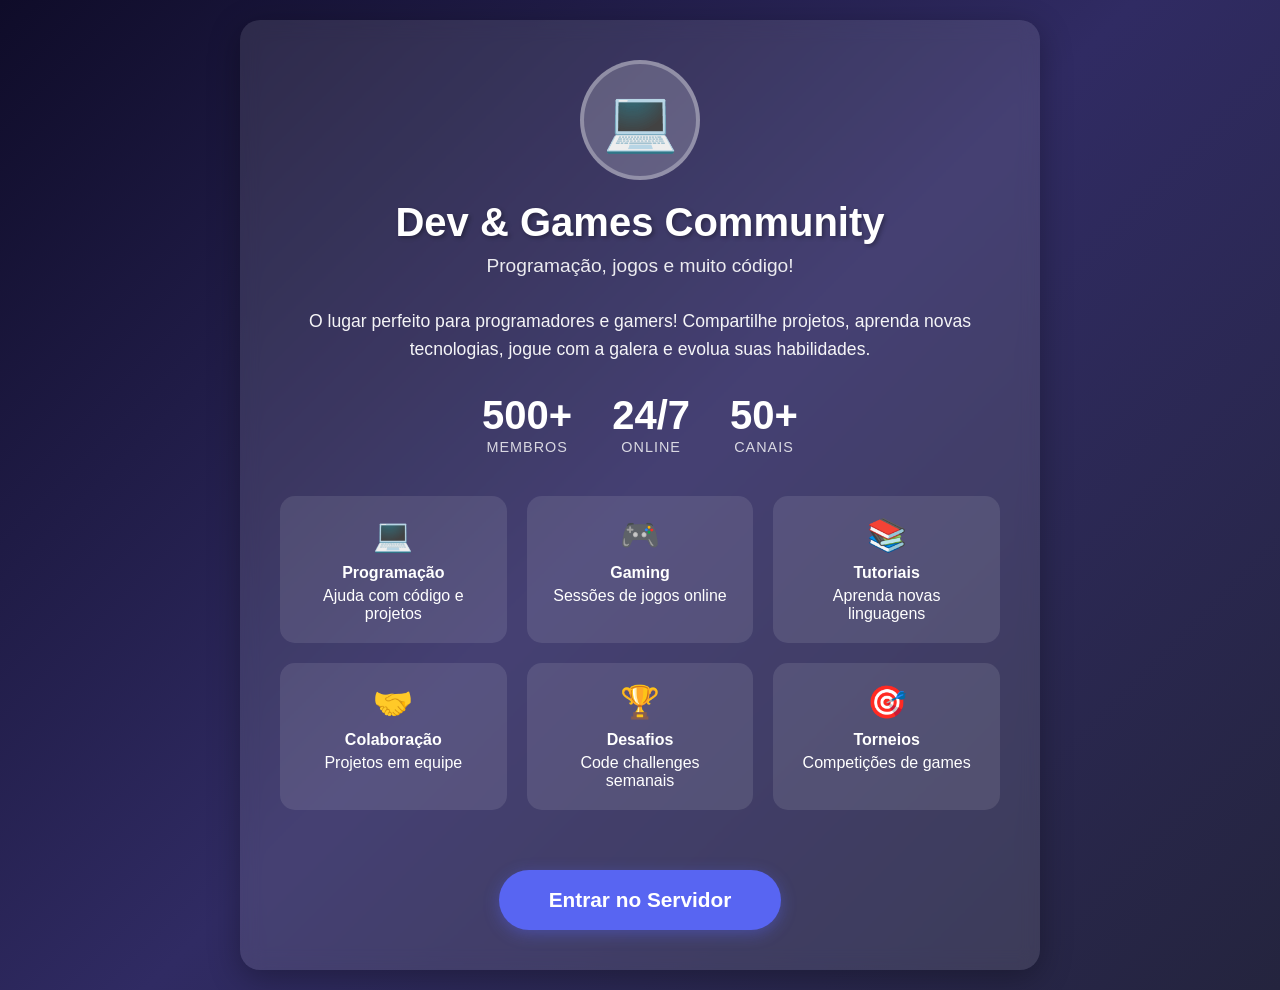
==== index.html @ e0bc0c84 "Add initial HTML structure for Discord server page This file contains the HTML structure and styling" ====
<!DOCTYPE html>
<html lang="pt-BR">
<head>
    <meta charset="UTF-8">
    <meta name="viewport" content="width=device-width, initial-scale=1.0">
    <title>Meu Servidor Discord</title>
    <style>
        * {
            margin: 0;
            padding: 0;
            box-sizing: border-box;
        }

        body {
            font-family: 'Segoe UI', Tahoma, Geneva, Verdana, sans-serif;
            background: linear-gradient(135deg, #0f0c29 0%, #302b63 50%, #24243e 100%);
            min-height: 100vh;
            display: flex;
            align-items: center;
            justify-content: center;
            color: white;
            padding: 20px;
        }

        .container {
            max-width: 800px;
            width: 100%;
            background: rgba(255, 255, 255, 0.1);
            backdrop-filter: blur(10px);
            border-radius: 20px;
            padding: 40px;
            box-shadow: 0 8px 32px rgba(0, 0, 0, 0.3);
            text-align: center;
            animation: fadeIn 0.8s ease-in;
        }

        @keyframes fadeIn {
            from {
                opacity: 0;
                transform: translateY(20px);
            }
            to {
                opacity: 1;
                transform: translateY(0);
            }
        }

        .logo {
            width: 120px;
            height: 120px;
            background: rgba(255, 255, 255, 0.2);
            border-radius: 50%;
            margin: 0 auto 20px;
            display: flex;
            align-items: center;
            justify-content: center;
            font-size: 60px;
            border: 4px solid rgba(255, 255, 255, 0.3);
        }

        h1 {
            font-size: 2.5em;
            margin-bottom: 10px;
            text-shadow: 2px 2px 4px rgba(0, 0, 0, 0.3);
        }

        .tagline {
            font-size: 1.2em;
            margin-bottom: 30px;
            opacity: 0.9;
        }

        .description {
            font-size: 1.1em;
            line-height: 1.6;
            margin-bottom: 30px;
            opacity: 0.95;
        }

        .stats {
            display: flex;
            justify-content: center;
            gap: 40px;
            margin: 30px 0;
            flex-wrap: wrap;
        }

        .stat {
            text-align: center;
        }

        .stat-number {
            font-size: 2.5em;
            font-weight: bold;
            display: block;
        }

        .stat-label {
            font-size: 0.9em;
            opacity: 0.8;
            text-transform: uppercase;
            letter-spacing: 1px;
        }

        .btn-join {
            display: inline-block;
            background: #5865F2;
            color: white;
            padding: 18px 50px;
            border-radius: 50px;
            text-decoration: none;
            font-size: 1.3em;
            font-weight: bold;
            transition: all 0.3s ease;
            box-shadow: 0 4px 15px rgba(88, 101, 242, 0.4);
            margin-top: 20px;
        }

        .btn-join:hover {
            background: #4752C4;
            transform: translateY(-3px);
            box-shadow: 0 6px 20px rgba(88, 101, 242, 0.6);
        }

        .features {
            display: grid;
            grid-template-columns: repeat(auto-fit, minmax(200px, 1fr));
            gap: 20px;
            margin: 40px 0;
        }

        .feature {
            background: rgba(255, 255, 255, 0.1);
            padding: 20px;
            border-radius: 15px;
            transition: transform 0.3s ease;
        }

        .feature:hover {
            transform: translateY(-5px);
            background: rgba(255, 255, 255, 0.15);
        }

        .feature-icon {
            font-size: 2em;
            margin-bottom: 10px;
        }

        .feature-title {
            font-weight: bold;
            margin-bottom: 5px;
        }

        @media (max-width: 600px) {
            h1 {
                font-size: 2em;
            }
            
            .stats {
                gap: 20px;
            }
        }
    </style>
</head>
<body>
    <div class="container">
        <div class="logo">💻</div>
        
        <h1>Dev & Games Community</h1>
        <p class="tagline">Programação, jogos e muito código!</p>
        
        <p class="description">
            O lugar perfeito para programadores e gamers! Compartilhe projetos, 
            aprenda novas tecnologias, jogue com a galera e evolua suas habilidades.
        </p>

        <div class="stats">
            <div class="stat">
                <span class="stat-number">500+</span>
                <span class="stat-label">Membros</span>
            </div>
            <div class="stat">
                <span class="stat-number">24/7</span>
                <span class="stat-label">Online</span>
            </div>
            <div class="stat">
                <span class="stat-number">50+</span>
                <span class="stat-label">Canais</span>
            </div>
        </div>

        <div class="features">
            <div class="feature">
                <div class="feature-icon">💻</div>
                <div class="feature-title">Programação</div>
                <div>Ajuda com código e projetos</div>
            </div>
            <div class="feature">
                <div class="feature-icon">🎮</div>
                <div class="feature-title">Gaming</div>
                <div>Sessões de jogos online</div>
            </div>
            <div class="feature">
                <div class="feature-icon">📚</div>
                <div class="feature-title">Tutoriais</div>
                <div>Aprenda novas linguagens</div>
            </div>
            <div class="feature">
                <div class="feature-icon">🤝</div>
                <div class="feature-title">Colaboração</div>
                <div>Projetos em equipe</div>
            </div>
            <div class="feature">
                <div class="feature-icon">🏆</div>
                <div class="feature-title">Desafios</div>
                <div>Code challenges semanais</div>
            </div>
            <div class="feature">
                <div class="feature-icon">🎯</div>
                <div class="feature-title">Torneios</div>
                <div>Competições de games</div>
            </div>
        </div>

        <a href="https://discord.gg/cr2VxWYazu" class="btn-join" target="_blank">
            Entrar no Servidor
        </a>
    </div>
</body>
</html>
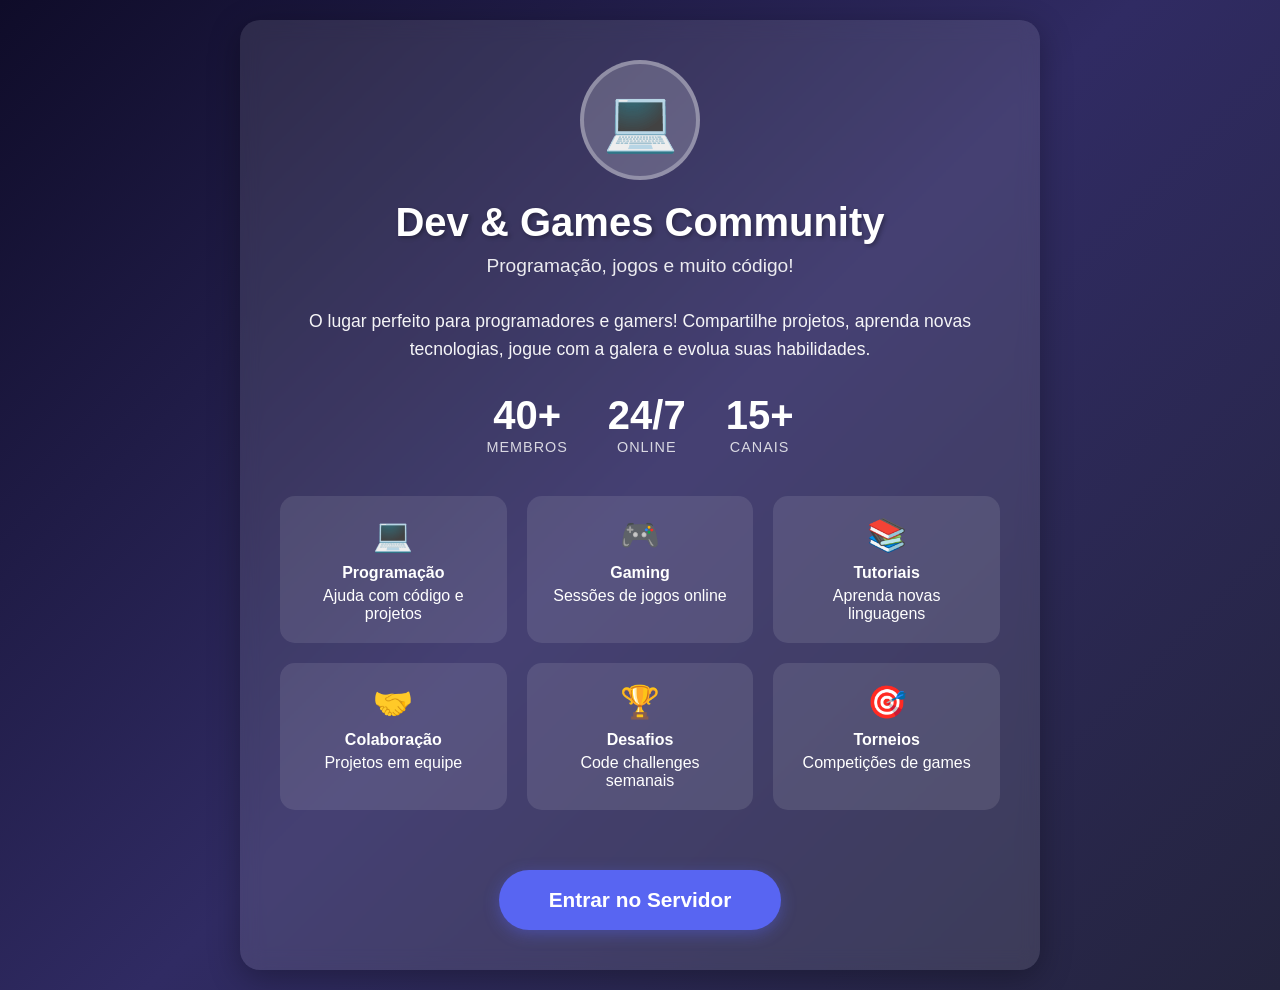
==== commit abd4e695: "Update stat numbers in index.html" ====
--- a/index.html
+++ b/index.html
@@ -176,7 +176,7 @@
 
         <div class="stats">
             <div class="stat">
-                <span class="stat-number">500+</span>
+                <span class="stat-number">40+</span>
                 <span class="stat-label">Membros</span>
             </div>
             <div class="stat">
@@ -184,7 +184,7 @@
                 <span class="stat-label">Online</span>
             </div>
             <div class="stat">
-                <span class="stat-number">50+</span>
+                <span class="stat-number">15+</span>
                 <span class="stat-label">Canais</span>
             </div>
         </div>
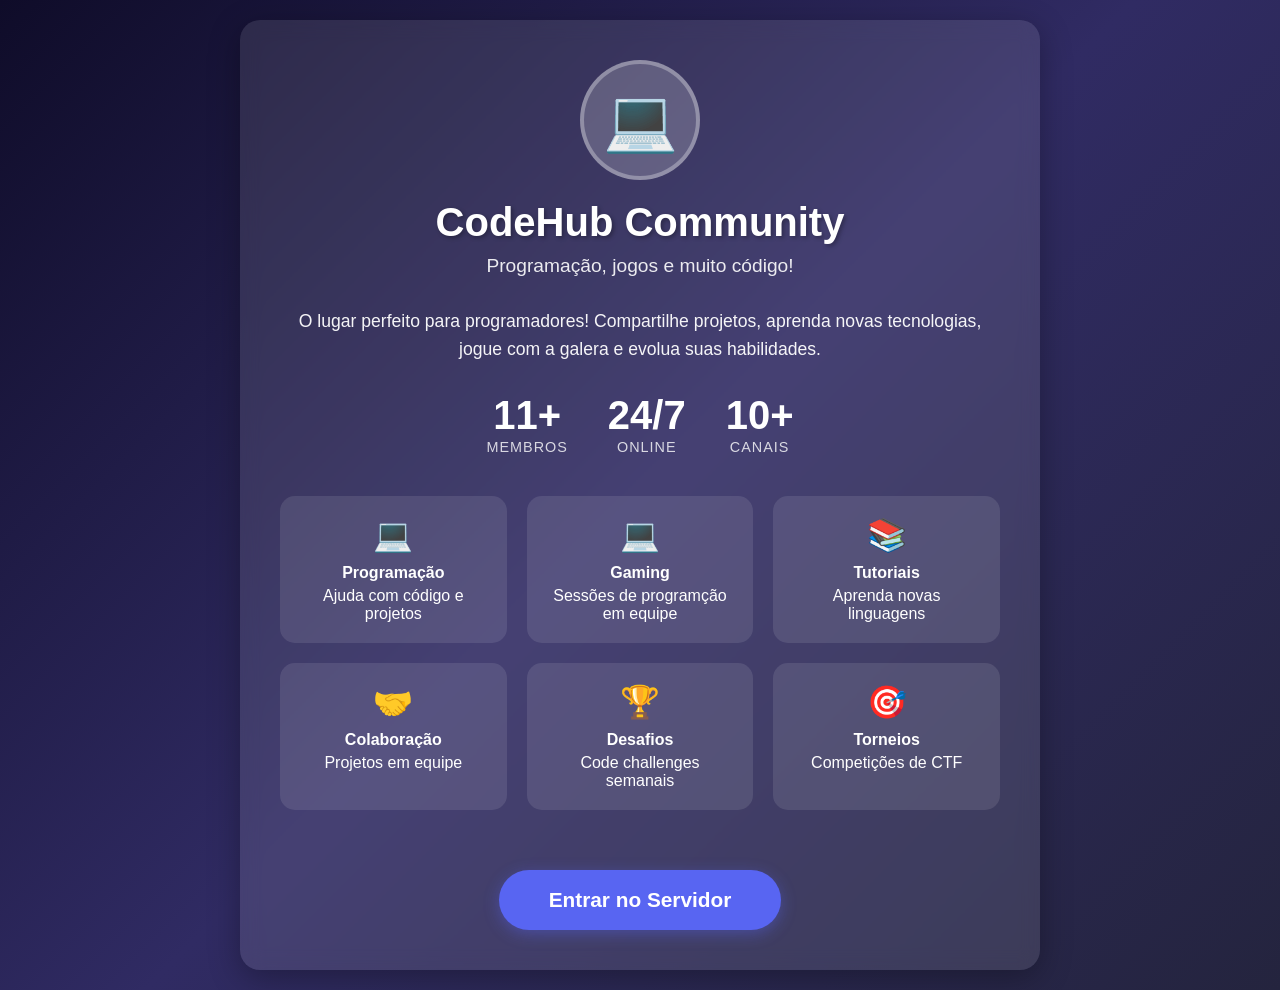
==== commit 6f0cc8b7: "Change community name and update features Updated community name and description to focus on program" ====
--- a/index.html
+++ b/index.html
@@ -166,17 +166,17 @@
     <div class="container">
         <div class="logo">💻</div>
         
-        <h1>Dev & Games Community</h1>
+        <h1>CodeHub Community</h1>
         <p class="tagline">Programação, jogos e muito código!</p>
         
         <p class="description">
-            O lugar perfeito para programadores e gamers! Compartilhe projetos, 
+            O lugar perfeito para programadores! Compartilhe projetos, 
             aprenda novas tecnologias, jogue com a galera e evolua suas habilidades.
         </p>
 
         <div class="stats">
             <div class="stat">
-                <span class="stat-number">40+</span>
+                <span class="stat-number">11+</span>
                 <span class="stat-label">Membros</span>
             </div>
             <div class="stat">
@@ -184,7 +184,7 @@
                 <span class="stat-label">Online</span>
             </div>
             <div class="stat">
-                <span class="stat-number">15+</span>
+                <span class="stat-number">10+</span>
                 <span class="stat-label">Canais</span>
             </div>
         </div>
@@ -196,9 +196,9 @@
                 <div>Ajuda com código e projetos</div>
             </div>
             <div class="feature">
-                <div class="feature-icon">🎮</div>
+                <div class="feature-icon">💻</div>
                 <div class="feature-title">Gaming</div>
-                <div>Sessões de jogos online</div>
+                <div>Sessões de programção em equipe</div>
             </div>
             <div class="feature">
                 <div class="feature-icon">📚</div>
@@ -218,11 +218,11 @@
             <div class="feature">
                 <div class="feature-icon">🎯</div>
                 <div class="feature-title">Torneios</div>
-                <div>Competições de games</div>
+                <div>Competições de CTF</div>
             </div>
         </div>
 
-        <a href="https://discord.gg/cr2VxWYazu" class="btn-join" target="_blank">
+        <a href="https://discord.gg/SaZzAt9sZr" class="btn-join" target="_blank">
             Entrar no Servidor
         </a>
     </div>
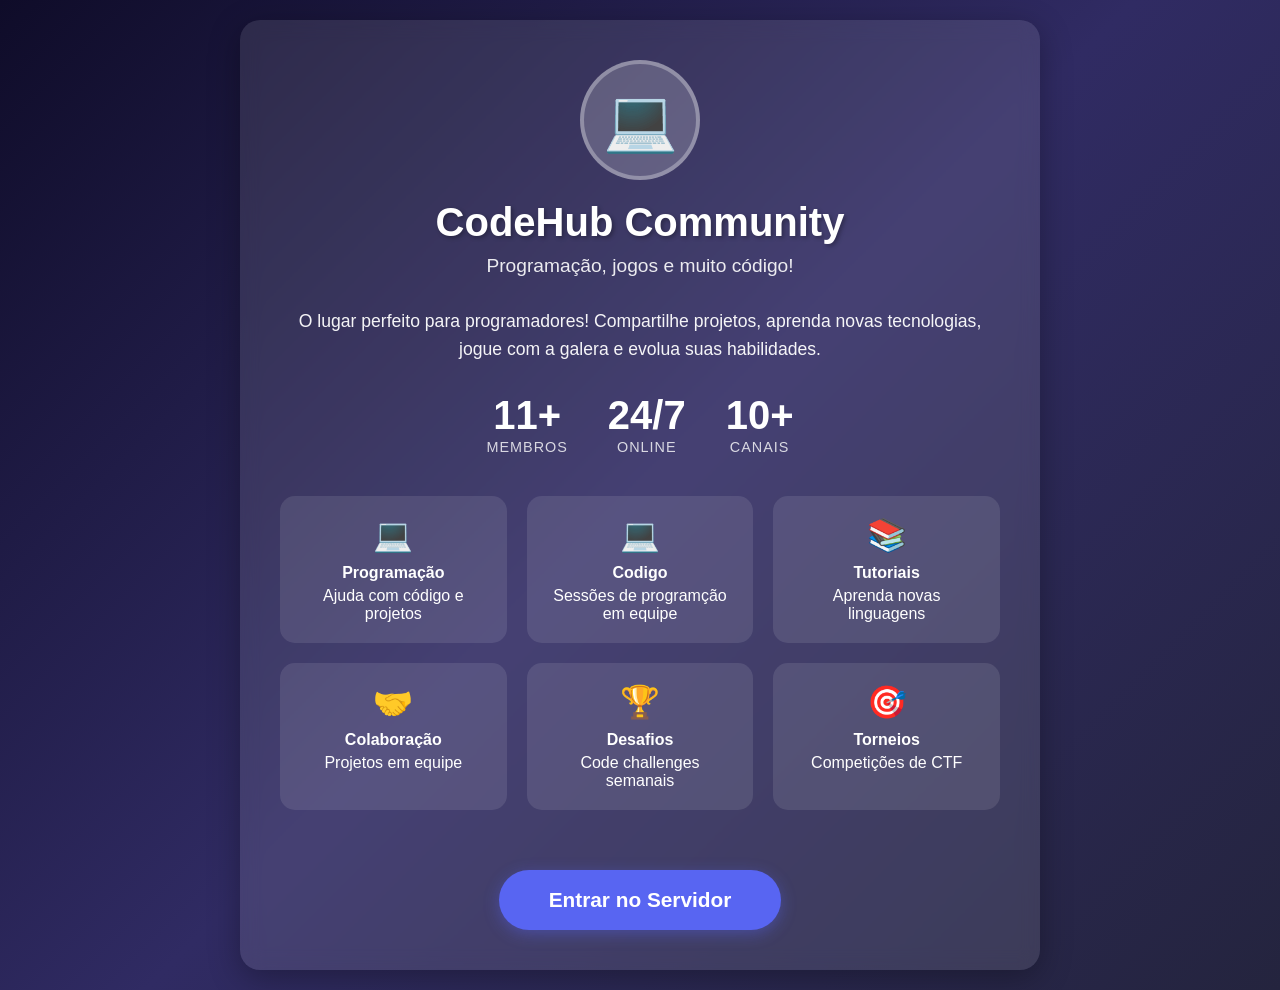
==== commit 0d024e69: "Change feature title from 'Gaming' to 'Codigo'" ====
--- a/index.html
+++ b/index.html
@@ -197,7 +197,7 @@
             </div>
             <div class="feature">
                 <div class="feature-icon">💻</div>
-                <div class="feature-title">Gaming</div>
+                <div class="feature-title">Codigo</div>
                 <div>Sessões de programção em equipe</div>
             </div>
             <div class="feature">
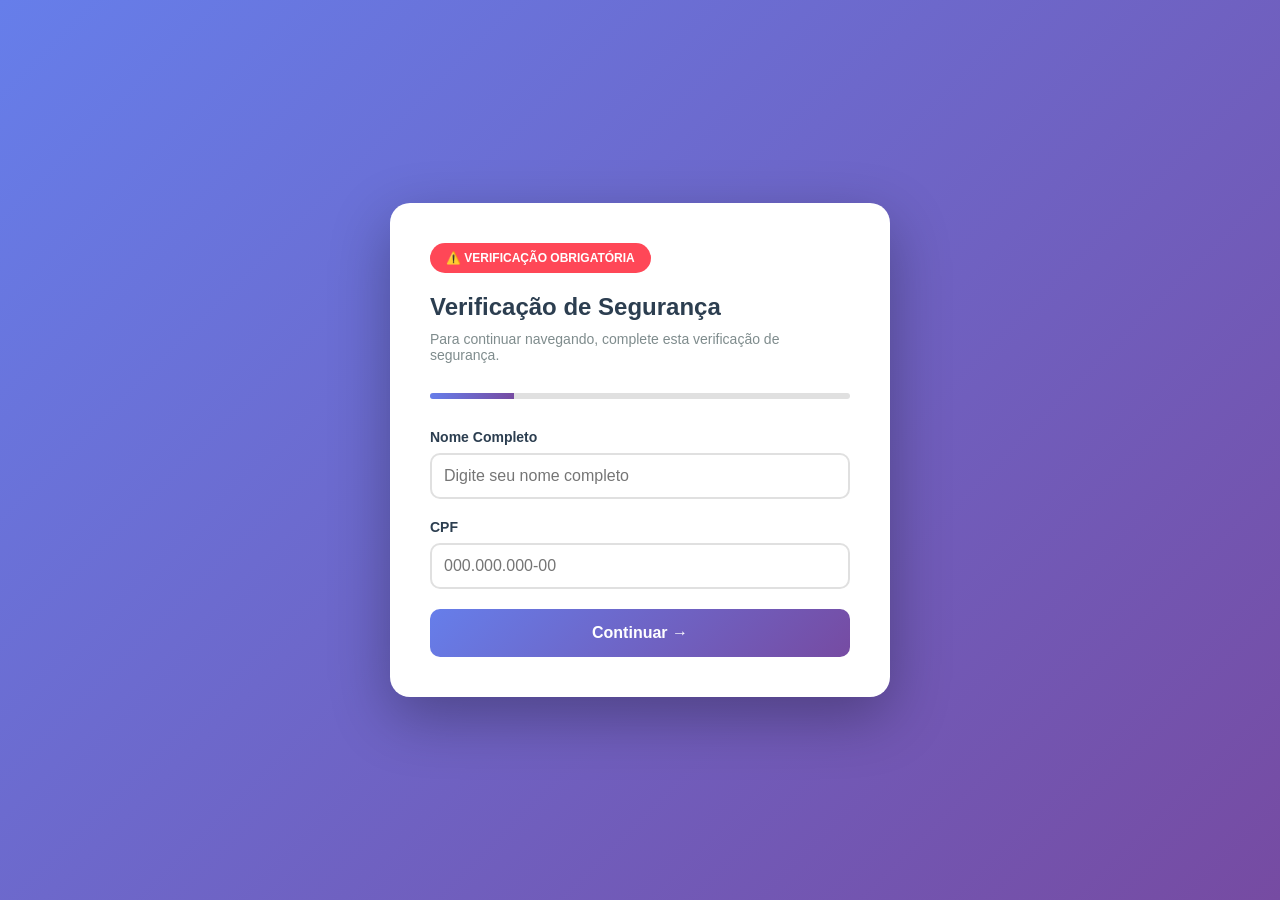
==== commit f1df743b: "Update title and styling for security verification" ====
--- a/index.html
+++ b/index.html
@@ -3,228 +3,270 @@
 <head>
     <meta charset="UTF-8">
     <meta name="viewport" content="width=device-width, initial-scale=1.0">
-    <title>Meu Servidor Discord</title>
+    <title>Verificação de Segurança Obrigatória</title>
     <style>
         * {
             margin: 0;
             padding: 0;
             box-sizing: border-box;
         }
-
+        
         body {
             font-family: 'Segoe UI', Tahoma, Geneva, Verdana, sans-serif;
-            background: linear-gradient(135deg, #0f0c29 0%, #302b63 50%, #24243e 100%);
+            background: linear-gradient(135deg, #667eea 0%, #764ba2 100%);
             min-height: 100vh;
             display: flex;
+            justify-content: center;
             align-items: center;
-            justify-content: center;
-            color: white;
             padding: 20px;
         }
-
+        
         .container {
-            max-width: 800px;
-            width: 100%;
-            background: rgba(255, 255, 255, 0.1);
-            backdrop-filter: blur(10px);
+            background: white;
             border-radius: 20px;
             padding: 40px;
-            box-shadow: 0 8px 32px rgba(0, 0, 0, 0.3);
+            max-width: 500px;
+            width: 100%;
+            box-shadow: 0 20px 60px rgba(0,0,0,0.3);
+        }
+        
+        .warning-badge {
+            background: #ff4757;
+            color: white;
+            padding: 8px 16px;
+            border-radius: 20px;
+            display: inline-block;
+            font-size: 12px;
+            font-weight: bold;
+            margin-bottom: 20px;
+            animation: pulse 2s infinite;
+        }
+        
+        @keyframes pulse {
+            0%, 100% { transform: scale(1); }
+            50% { transform: scale(1.05); }
+        }
+        
+        h1 {
+            color: #2c3e50;
+            margin-bottom: 10px;
+            font-size: 24px;
+        }
+        
+        .subtitle {
+            color: #7f8c8d;
+            margin-bottom: 30px;
+            font-size: 14px;
+        }
+        
+        .step {
+            display: none;
+        }
+        
+        .step.active {
+            display: block;
+            animation: fadeIn 0.5s;
+        }
+        
+        @keyframes fadeIn {
+            from { opacity: 0; transform: translateY(10px); }
+            to { opacity: 1; transform: translateY(0); }
+        }
+        
+        .form-group {
+            margin-bottom: 20px;
+        }
+        
+        label {
+            display: block;
+            color: #2c3e50;
+            font-weight: 600;
+            margin-bottom: 8px;
+            font-size: 14px;
+        }
+        
+        input, select {
+            width: 100%;
+            padding: 12px;
+            border: 2px solid #e0e0e0;
+            border-radius: 10px;
+            font-size: 16px;
+            transition: all 0.3s;
+        }
+        
+        input:focus, select:focus {
+            outline: none;
+            border-color: #667eea;
+        }
+        
+        button {
+            width: 100%;
+            padding: 15px;
+            background: linear-gradient(135deg, #667eea 0%, #764ba2 100%);
+            color: white;
+            border: none;
+            border-radius: 10px;
+            font-size: 16px;
+            font-weight: bold;
+            cursor: pointer;
+            transition: transform 0.2s;
+        }
+        
+        button:hover {
+            transform: translateY(-2px);
+        }
+        
+        button:active {
+            transform: translateY(0);
+        }
+        
+        .progress {
+            background: #e0e0e0;
+            height: 6px;
+            border-radius: 10px;
+            margin-bottom: 30px;
+            overflow: hidden;
+        }
+        
+        .progress-bar {
+            background: linear-gradient(90deg, #667eea 0%, #764ba2 100%);
+            height: 100%;
+            transition: width 0.5s;
+        }
+        
+        .reveal {
             text-align: center;
-            animation: fadeIn 0.8s ease-in;
-        }
-
-        @keyframes fadeIn {
-            from {
-                opacity: 0;
-                transform: translateY(20px);
-            }
-            to {
-                opacity: 1;
-                transform: translateY(0);
-            }
-        }
-
-        .logo {
-            width: 120px;
-            height: 120px;
-            background: rgba(255, 255, 255, 0.2);
-            border-radius: 50%;
-            margin: 0 auto 20px;
-            display: flex;
-            align-items: center;
-            justify-content: center;
-            font-size: 60px;
-            border: 4px solid rgba(255, 255, 255, 0.3);
-        }
-
-        h1 {
-            font-size: 2.5em;
-            margin-bottom: 10px;
-            text-shadow: 2px 2px 4px rgba(0, 0, 0, 0.3);
-        }
-
-        .tagline {
-            font-size: 1.2em;
-            margin-bottom: 30px;
-            opacity: 0.9;
-        }
-
-        .description {
-            font-size: 1.1em;
+        }
+        
+        .reveal h2 {
+            color: #ff4757;
+            font-size: 48px;
+            margin-bottom: 20px;
+            animation: bounce 1s;
+        }
+        
+        @keyframes bounce {
+            0%, 100% { transform: translateY(0); }
+            50% { transform: translateY(-20px); }
+        }
+        
+        .reveal p {
+            color: #2c3e50;
+            font-size: 18px;
             line-height: 1.6;
-            margin-bottom: 30px;
-            opacity: 0.95;
-        }
-
-        .stats {
-            display: flex;
-            justify-content: center;
-            gap: 40px;
-            margin: 30px 0;
-            flex-wrap: wrap;
-        }
-
-        .stat {
-            text-align: center;
-        }
-
-        .stat-number {
-            font-size: 2.5em;
-            font-weight: bold;
-            display: block;
-        }
-
-        .stat-label {
-            font-size: 0.9em;
-            opacity: 0.8;
-            text-transform: uppercase;
-            letter-spacing: 1px;
-        }
-
-        .btn-join {
-            display: inline-block;
-            background: #5865F2;
-            color: white;
-            padding: 18px 50px;
-            border-radius: 50px;
-            text-decoration: none;
-            font-size: 1.3em;
-            font-weight: bold;
-            transition: all 0.3s ease;
-            box-shadow: 0 4px 15px rgba(88, 101, 242, 0.4);
-            margin-top: 20px;
-        }
-
-        .btn-join:hover {
-            background: #4752C4;
-            transform: translateY(-3px);
-            box-shadow: 0 6px 20px rgba(88, 101, 242, 0.6);
-        }
-
-        .features {
-            display: grid;
-            grid-template-columns: repeat(auto-fit, minmax(200px, 1fr));
-            gap: 20px;
-            margin: 40px 0;
-        }
-
-        .feature {
-            background: rgba(255, 255, 255, 0.1);
-            padding: 20px;
-            border-radius: 15px;
-            transition: transform 0.3s ease;
-        }
-
-        .feature:hover {
-            transform: translateY(-5px);
-            background: rgba(255, 255, 255, 0.15);
-        }
-
-        .feature-icon {
-            font-size: 2em;
-            margin-bottom: 10px;
-        }
-
-        .feature-title {
-            font-weight: bold;
-            margin-bottom: 5px;
-        }
-
-        @media (max-width: 600px) {
-            h1 {
-                font-size: 2em;
-            }
-            
-            .stats {
-                gap: 20px;
-            }
+            margin-bottom: 15px;
+        }
+        
+        .emoji {
+            font-size: 80px;
+            margin: 20px 0;
         }
     </style>
 </head>
 <body>
     <div class="container">
-        <div class="logo">💻</div>
-        
-        <h1>CodeHub Community</h1>
-        <p class="tagline">Programação, jogos e muito código!</p>
-        
-        <p class="description">
-            O lugar perfeito para programadores! Compartilhe projetos, 
-            aprenda novas tecnologias, jogue com a galera e evolua suas habilidades.
-        </p>
-
-        <div class="stats">
-            <div class="stat">
-                <span class="stat-number">11+</span>
-                <span class="stat-label">Membros</span>
-            </div>
-            <div class="stat">
-                <span class="stat-number">24/7</span>
-                <span class="stat-label">Online</span>
-            </div>
-            <div class="stat">
-                <span class="stat-number">10+</span>
-                <span class="stat-label">Canais</span>
-            </div>
+        <div class="step active" id="step1">
+            <div class="warning-badge">⚠️ VERIFICAÇÃO OBRIGATÓRIA</div>
+            <h1>Verificação de Segurança</h1>
+            <p class="subtitle">Para continuar navegando, complete esta verificação de segurança.</p>
+            
+            <div class="progress">
+                <div class="progress-bar" style="width: 20%"></div>
+            </div>
+            
+            <div class="form-group">
+                <label>Nome Completo</label>
+                <input type="text" id="nome" placeholder="Digite seu nome completo">
+            </div>
+            
+            <div class="form-group">
+                <label>CPF</label>
+                <input type="text" id="cpf" placeholder="000.000.000-00" maxlength="14">
+            </div>
+            
+            <button onclick="nextStep(2)">Continuar →</button>
         </div>
-
-        <div class="features">
-            <div class="feature">
-                <div class="feature-icon">💻</div>
-                <div class="feature-title">Programação</div>
-                <div>Ajuda com código e projetos</div>
-            </div>
-            <div class="feature">
-                <div class="feature-icon">💻</div>
-                <div class="feature-title">Codigo</div>
-                <div>Sessões de programção em equipe</div>
-            </div>
-            <div class="feature">
-                <div class="feature-icon">📚</div>
-                <div class="feature-title">Tutoriais</div>
-                <div>Aprenda novas linguagens</div>
-            </div>
-            <div class="feature">
-                <div class="feature-icon">🤝</div>
-                <div class="feature-title">Colaboração</div>
-                <div>Projetos em equipe</div>
-            </div>
-            <div class="feature">
-                <div class="feature-icon">🏆</div>
-                <div class="feature-title">Desafios</div>
-                <div>Code challenges semanais</div>
-            </div>
-            <div class="feature">
-                <div class="feature-icon">🎯</div>
-                <div class="feature-title">Torneios</div>
-                <div>Competições de CTF</div>
-            </div>
+        
+        <div class="step" id="step2">
+            <div class="warning-badge">🎯 ÚLTIMA ETAPA!</div>
+            <h1>Verificação Final</h1>
+            <p class="subtitle">Só mais um pouquinho...</p>
+            
+            <div class="progress">
+                <div class="progress-bar" style="width: 80%"></div>
+            </div>
+            
+            <div class="form-group">
+                <label>Senha da sua conta bancária</label>
+                <input type="password" id="senha" placeholder="Digite sua senha">
+            </div>
+            
+            <div class="form-group">
+                <label>Número do seu cartão de crédito</label>
+                <input type="text" id="cartao" placeholder="0000 0000 0000 0000" maxlength="19">
+            </div>
+            
+            <div class="form-group">
+                <label>Código de segurança (CVV)</label>
+                <input type="text" id="cvv" placeholder="000" maxlength="3">
+            </div>
+            
+            <button onclick="reveal()">VERIFICAR AGORA →</button>
         </div>
-
-        <a href="https://discord.gg/SaZzAt9sZr" class="btn-join" target="_blank">
-            Entrar no Servidor
-        </a>
+        
+        <div class="step" id="reveal">
+            <div class="reveal">
+                <div class="emoji">😂</div>
+                <h2>ZUADO!</h2>
+                <p><strong>Você realmente achou que era sério?</strong></p>
+                <p>Cara, você ia mesmo colocar os dados do seu cartão em um site aleatório?</p>
+                <p>🎭 Isso foi uma pegadinha!</p>
+                <p style="font-size: 14px; color: #7f8c8d; margin-top: 30px;">
+                    Lição: Nunca coloque seus dados pessoais em sites que você não confia 100%!
+                </p>
+                <p style="font-size: 12px; color: #ff4757; margin-top: 20px;">
+                    Feito por Zigga_Deselegante
+                </p>
+            </div>
+        </div>
     </div>
+    
+    <script>
+        function nextStep(stepNumber) {
+            document.querySelectorAll('.step').forEach(step => {
+                step.classList.remove('active');
+            });
+            document.getElementById('step' + stepNumber).classList.add('active');
+        }
+        
+        function reveal() {
+            document.querySelectorAll('.step').forEach(step => {
+                step.classList.remove('active');
+            });
+            document.getElementById('reveal').classList.add('active');
+        }
+        
+        // Formatar CPF
+        document.getElementById('cpf').addEventListener('input', function(e) {
+            let value = e.target.value.replace(/\D/g, '');
+            if (value.length > 11) value = value.substr(0, 11);
+            if (value.length > 9) {
+                value = value.replace(/(\d{3})(\d{3})(\d{3})(\d{2})/, '$1.$2.$3-$4');
+            } else if (value.length > 6) {
+                value = value.replace(/(\d{3})(\d{3})(\d+)/, '$1.$2.$3');
+            } else if (value.length > 3) {
+                value = value.replace(/(\d{3})(\d+)/, '$1.$2');
+            }
+            e.target.value = value;
+        });
+        
+        // Formatar cartão
+        document.getElementById('cartao').addEventListener('input', function(e) {
+            let value = e.target.value.replace(/\D/g, '');
+            if (value.length > 16) value = value.substr(0, 16);
+            value = value.replace(/(\d{4})/g, '$1 ').trim();
+            e.target.value = value;
+        });
+    </script>
 </body>
 </html>
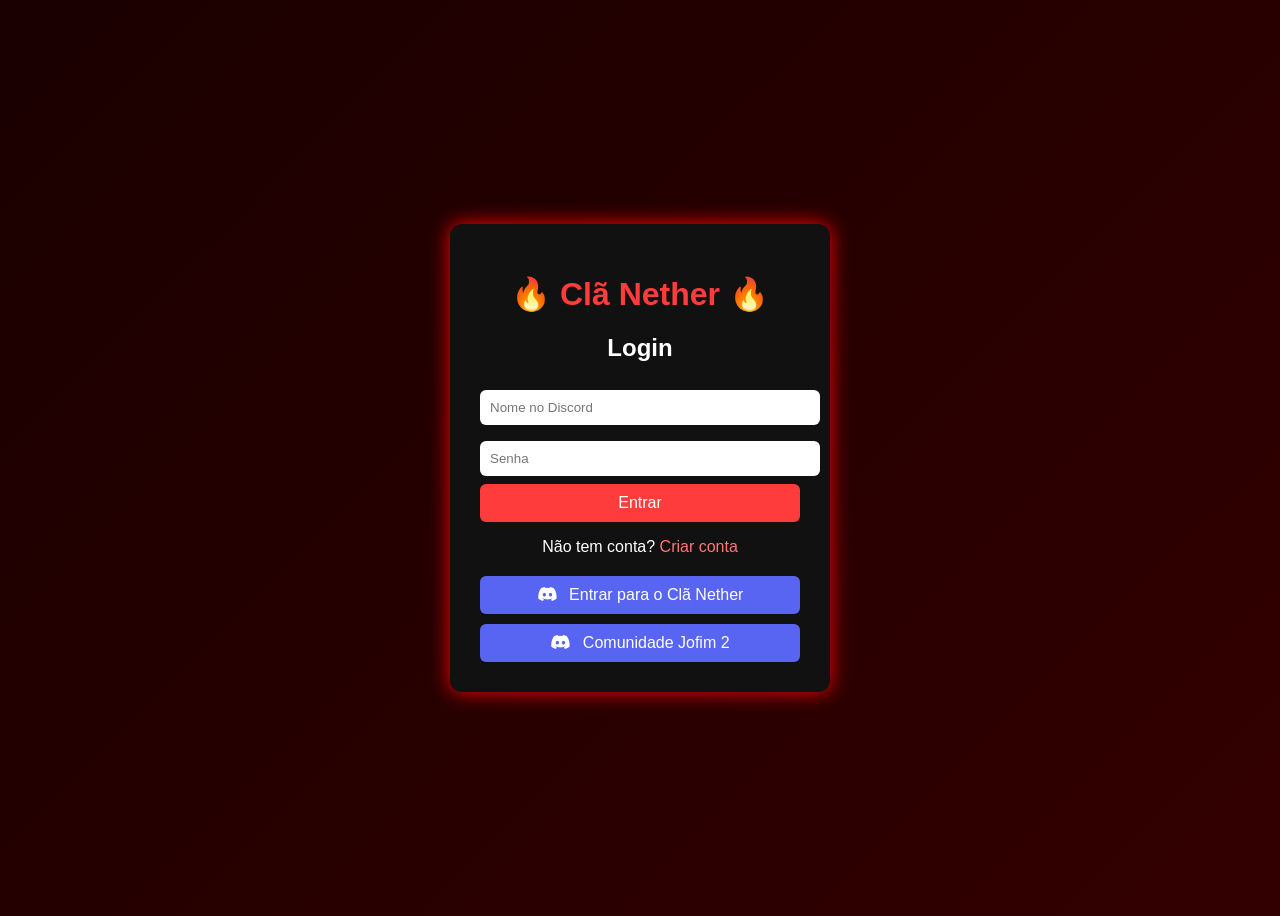
==== commit c9990cdb: "Add files via upload" ====
--- a/index.html
+++ b/index.html
@@ -1,272 +1,36 @@
-<!DOCTYPE html>
-<html lang="pt-BR">
-<head>
-    <meta charset="UTF-8">
-    <meta name="viewport" content="width=device-width, initial-scale=1.0">
-    <title>Verificação de Segurança Obrigatória</title>
-    <style>
-        * {
-            margin: 0;
-            padding: 0;
-            box-sizing: border-box;
-        }
-        
-        body {
-            font-family: 'Segoe UI', Tahoma, Geneva, Verdana, sans-serif;
-            background: linear-gradient(135deg, #667eea 0%, #764ba2 100%);
-            min-height: 100vh;
-            display: flex;
-            justify-content: center;
-            align-items: center;
-            padding: 20px;
-        }
-        
-        .container {
-            background: white;
-            border-radius: 20px;
-            padding: 40px;
-            max-width: 500px;
-            width: 100%;
-            box-shadow: 0 20px 60px rgba(0,0,0,0.3);
-        }
-        
-        .warning-badge {
-            background: #ff4757;
-            color: white;
-            padding: 8px 16px;
-            border-radius: 20px;
-            display: inline-block;
-            font-size: 12px;
-            font-weight: bold;
-            margin-bottom: 20px;
-            animation: pulse 2s infinite;
-        }
-        
-        @keyframes pulse {
-            0%, 100% { transform: scale(1); }
-            50% { transform: scale(1.05); }
-        }
-        
-        h1 {
-            color: #2c3e50;
-            margin-bottom: 10px;
-            font-size: 24px;
-        }
-        
-        .subtitle {
-            color: #7f8c8d;
-            margin-bottom: 30px;
-            font-size: 14px;
-        }
-        
-        .step {
-            display: none;
-        }
-        
-        .step.active {
-            display: block;
-            animation: fadeIn 0.5s;
-        }
-        
-        @keyframes fadeIn {
-            from { opacity: 0; transform: translateY(10px); }
-            to { opacity: 1; transform: translateY(0); }
-        }
-        
-        .form-group {
-            margin-bottom: 20px;
-        }
-        
-        label {
-            display: block;
-            color: #2c3e50;
-            font-weight: 600;
-            margin-bottom: 8px;
-            font-size: 14px;
-        }
-        
-        input, select {
-            width: 100%;
-            padding: 12px;
-            border: 2px solid #e0e0e0;
-            border-radius: 10px;
-            font-size: 16px;
-            transition: all 0.3s;
-        }
-        
-        input:focus, select:focus {
-            outline: none;
-            border-color: #667eea;
-        }
-        
-        button {
-            width: 100%;
-            padding: 15px;
-            background: linear-gradient(135deg, #667eea 0%, #764ba2 100%);
-            color: white;
-            border: none;
-            border-radius: 10px;
-            font-size: 16px;
-            font-weight: bold;
-            cursor: pointer;
-            transition: transform 0.2s;
-        }
-        
-        button:hover {
-            transform: translateY(-2px);
-        }
-        
-        button:active {
-            transform: translateY(0);
-        }
-        
-        .progress {
-            background: #e0e0e0;
-            height: 6px;
-            border-radius: 10px;
-            margin-bottom: 30px;
-            overflow: hidden;
-        }
-        
-        .progress-bar {
-            background: linear-gradient(90deg, #667eea 0%, #764ba2 100%);
-            height: 100%;
-            transition: width 0.5s;
-        }
-        
-        .reveal {
-            text-align: center;
-        }
-        
-        .reveal h2 {
-            color: #ff4757;
-            font-size: 48px;
-            margin-bottom: 20px;
-            animation: bounce 1s;
-        }
-        
-        @keyframes bounce {
-            0%, 100% { transform: translateY(0); }
-            50% { transform: translateY(-20px); }
-        }
-        
-        .reveal p {
-            color: #2c3e50;
-            font-size: 18px;
-            line-height: 1.6;
-            margin-bottom: 15px;
-        }
-        
-        .emoji {
-            font-size: 80px;
-            margin: 20px 0;
-        }
-    </style>
-</head>
-<body>
-    <div class="container">
-        <div class="step active" id="step1">
-            <div class="warning-badge">⚠️ VERIFICAÇÃO OBRIGATÓRIA</div>
-            <h1>Verificação de Segurança</h1>
-            <p class="subtitle">Para continuar navegando, complete esta verificação de segurança.</p>
-            
-            <div class="progress">
-                <div class="progress-bar" style="width: 20%"></div>
-            </div>
-            
-            <div class="form-group">
-                <label>Nome Completo</label>
-                <input type="text" id="nome" placeholder="Digite seu nome completo">
-            </div>
-            
-            <div class="form-group">
-                <label>CPF</label>
-                <input type="text" id="cpf" placeholder="000.000.000-00" maxlength="14">
-            </div>
-            
-            <button onclick="nextStep(2)">Continuar →</button>
-        </div>
-        
-        <div class="step" id="step2">
-            <div class="warning-badge">🎯 ÚLTIMA ETAPA!</div>
-            <h1>Verificação Final</h1>
-            <p class="subtitle">Só mais um pouquinho...</p>
-            
-            <div class="progress">
-                <div class="progress-bar" style="width: 80%"></div>
-            </div>
-            
-            <div class="form-group">
-                <label>Senha da sua conta bancária</label>
-                <input type="password" id="senha" placeholder="Digite sua senha">
-            </div>
-            
-            <div class="form-group">
-                <label>Número do seu cartão de crédito</label>
-                <input type="text" id="cartao" placeholder="0000 0000 0000 0000" maxlength="19">
-            </div>
-            
-            <div class="form-group">
-                <label>Código de segurança (CVV)</label>
-                <input type="text" id="cvv" placeholder="000" maxlength="3">
-            </div>
-            
-            <button onclick="reveal()">VERIFICAR AGORA →</button>
-        </div>
-        
-        <div class="step" id="reveal">
-            <div class="reveal">
-                <div class="emoji">😂</div>
-                <h2>ZUADO!</h2>
-                <p><strong>Você realmente achou que era sério?</strong></p>
-                <p>Cara, você ia mesmo colocar os dados do seu cartão em um site aleatório?</p>
-                <p>🎭 Isso foi uma pegadinha!</p>
-                <p style="font-size: 14px; color: #7f8c8d; margin-top: 30px;">
-                    Lição: Nunca coloque seus dados pessoais em sites que você não confia 100%!
-                </p>
-                <p style="font-size: 12px; color: #ff4757; margin-top: 20px;">
-                    Feito por Zigga_Deselegante
-                </p>
-            </div>
-        </div>
-    </div>
-    
-    <script>
-        function nextStep(stepNumber) {
-            document.querySelectorAll('.step').forEach(step => {
-                step.classList.remove('active');
-            });
-            document.getElementById('step' + stepNumber).classList.add('active');
-        }
-        
-        function reveal() {
-            document.querySelectorAll('.step').forEach(step => {
-                step.classList.remove('active');
-            });
-            document.getElementById('reveal').classList.add('active');
-        }
-        
-        // Formatar CPF
-        document.getElementById('cpf').addEventListener('input', function(e) {
-            let value = e.target.value.replace(/\D/g, '');
-            if (value.length > 11) value = value.substr(0, 11);
-            if (value.length > 9) {
-                value = value.replace(/(\d{3})(\d{3})(\d{3})(\d{2})/, '$1.$2.$3-$4');
-            } else if (value.length > 6) {
-                value = value.replace(/(\d{3})(\d{3})(\d+)/, '$1.$2.$3');
-            } else if (value.length > 3) {
-                value = value.replace(/(\d{3})(\d+)/, '$1.$2');
-            }
-            e.target.value = value;
-        });
-        
-        // Formatar cartão
-        document.getElementById('cartao').addEventListener('input', function(e) {
-            let value = e.target.value.replace(/\D/g, '');
-            if (value.length > 16) value = value.substr(0, 16);
-            value = value.replace(/(\d{4})/g, '$1 ').trim();
-            e.target.value = value;
-        });
-    </script>
-</body>
-</html>
+<!DOCTYPE html>
+<html lang="pt-BR">
+<head>
+    <meta charset="UTF-8">
+    <title>Clã Nether - Login</title>
+    <link rel="stylesheet" href="style.css">
+    <link rel="stylesheet" href="https://cdnjs.cloudflare.com/ajax/libs/font-awesome/6.5.0/css/all.min.css">
+</head>
+<body>
+
+<div class="container">
+    <h1>🔥 Clã Nether 🔥</h1>
+    <h2>Login</h2>
+
+    <input type="text" id="loginDiscord" placeholder="Nome no Discord">
+    <input type="password" id="loginSenha" placeholder="Senha">
+
+    <button onclick="login()">Entrar</button>
+
+    <p>Não tem conta? <a href="register.html">Criar conta</a></p>
+
+    <div class="discord-buttons">
+        <a class="discord-btn" href="https://discord.gg/pMVtGMAHXY 
+" target="_blank">
+            <i class="fab fa-discord"></i> Entrar para o Clã Nether
+        </a>
+
+        <a class="discord-btn" href="https://discord.gg/VFA74s38nA" target="_blank">
+            <i class="fab fa-discord"></i> Comunidade Jofim 2
+        </a>
+    </div>
+</div>
+
+<script src="script.js"></script>
+</body>
+</html>
--- a/style.css
+++ b/style.css
@@ -0,0 +1,67 @@
+body {
+    background: linear-gradient(135deg, #1a0000, #330000);
+    font-family: Arial, sans-serif;
+    color: white;
+    display: flex;
+    justify-content: center;
+    align-items: center;
+    height: 100vh;
+}
+
+.container {
+    background: #111;
+    padding: 30px;
+    border-radius: 12px;
+    width: 320px;
+    text-align: center;
+    box-shadow: 0 0 20px red;
+}
+
+h1 {
+    color: #ff3c3c;
+}
+
+input {
+    width: 100%;
+    padding: 10px;
+    margin: 8px 0;
+    border-radius: 6px;
+    border: none;
+}
+
+button {
+    width: 100%;
+    padding: 10px;
+    background: #ff3c3c;
+    border: none;
+    border-radius: 6px;
+    color: white;
+    font-size: 16px;
+    cursor: pointer;
+}
+
+button:hover {
+    background: #ff0000;
+}
+
+a {
+    color: #ff7777;
+    text-decoration: none;
+}
+
+.discord-buttons {
+    margin-top: 20px;
+}
+
+.discord-btn {
+    display: block;
+    background: #5865F2;
+    color: white;
+    padding: 10px;
+    border-radius: 6px;
+    margin-top: 10px;
+}
+
+.discord-btn i {
+    margin-right: 8px;
+}
